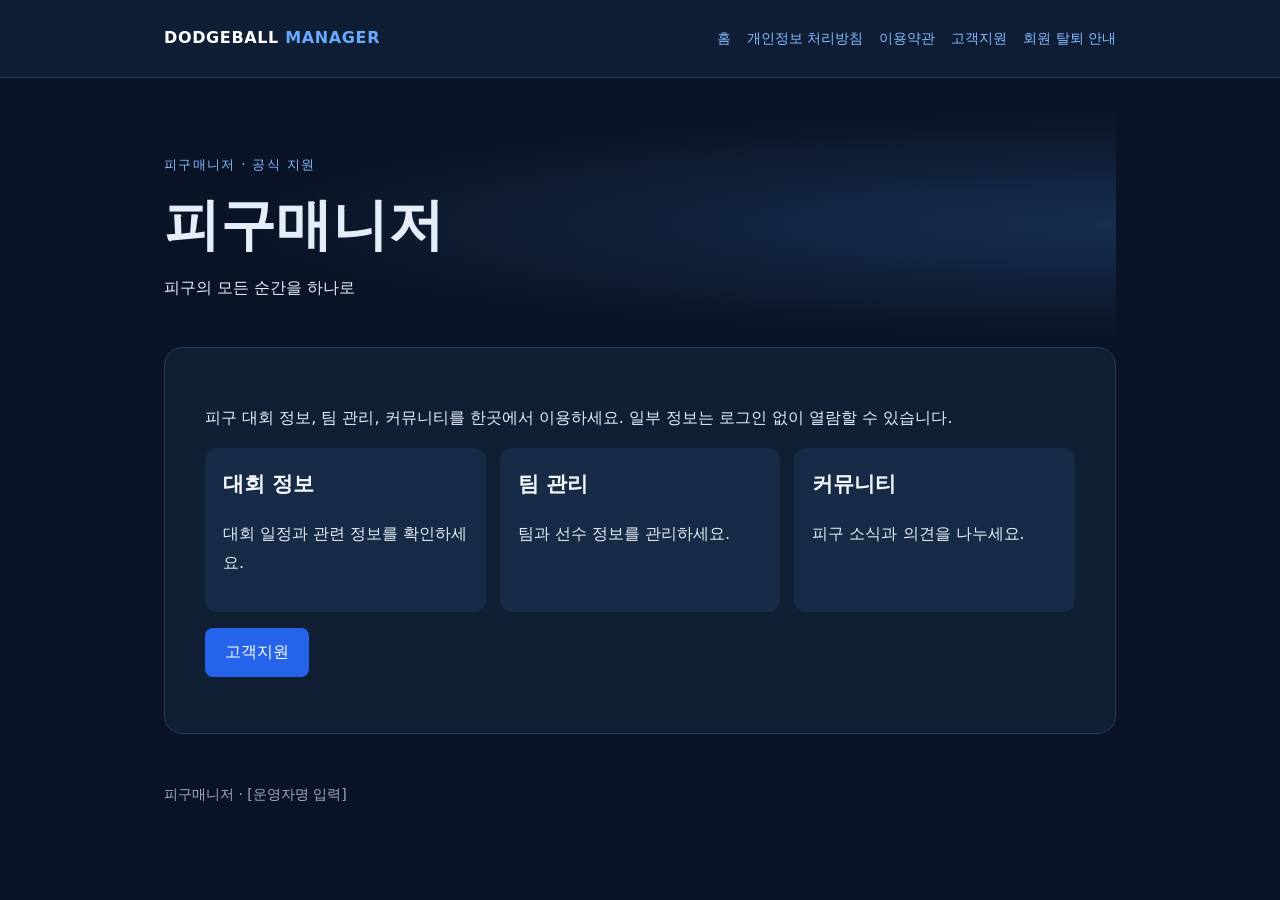
==== index.html @ f4383376 "Add files via upload" ====
<!doctype html><html lang="ko"><head><meta charset="utf-8"><meta name="viewport" content="width=device-width, initial-scale=1"><title>피구매니저 | 피구매니저</title><link rel="stylesheet" href="style.css"></head><body><header><div class="wrap"><a class="brand" href="index.html">DODGEBALL <span>MANAGER</span></a><nav><a href="index.html">홈</a><a href="privacy.html">개인정보 처리방침</a><a href="terms.html">이용약관</a><a href="support.html">고객지원</a><a href="delete-account.html">회원 탈퇴 안내</a></nav></div></header><main class="wrap"><div class="hero"><small>피구매니저 · 공식 지원</small><h1>피구매니저</h1><p>피구의 모든 순간을 하나로</p></div><section class="content"><p>피구 대회 정보, 팀 관리, 커뮤니티를 한곳에서 이용하세요. 일부 정보는 로그인 없이 열람할 수 있습니다.</p><div class="tiles"><article><h2>대회 정보</h2><p>대회 일정과 관련 정보를 확인하세요.</p></article><article><h2>팀 관리</h2><p>팀과 선수 정보를 관리하세요.</p></article><article><h2>커뮤니티</h2><p>피구 소식과 의견을 나누세요.</p></article></div><p><a class="button" href="support.html">고객지원</a></p></section></main><footer class="wrap">피구매니저 · [운영자명 입력]</footer></body></html>
---- style.css ----
*{box-sizing:border-box}body{margin:0;background:#0b1426;color:#e5edf9;font:16px/1.8 system-ui,sans-serif}a{color:#86baff}header{background:#101e35;border-bottom:1px solid #263c5c}.wrap{max-width:1000px;margin:auto;padding:24px}header .wrap{display:flex;align-items:center;justify-content:space-between;gap:18px;flex-wrap:wrap}.brand{font-weight:900;letter-spacing:.04em;color:white;text-decoration:none}.brand span{color:#69aaff}nav{display:flex;flex-wrap:wrap;gap:16px}nav a{font-size:14px;text-decoration:none}.hero{padding:48px 0 28px;background:radial-gradient(ellipse at right,#172e50,transparent 65%)}small{color:#86baff;letter-spacing:.1em}h1{font-size:clamp(32px,6vw,56px);line-height:1.2;margin:12px 0}h2{font-size:21px;color:#f5f8ff;margin-top:30px}.content{background:#111f35;border:1px solid #263c5c;border-radius:18px;padding:clamp(20px,5vw,40px);overflow-wrap:anywhere}.content h2:first-child{margin-top:0}.tiles{display:grid;grid-template-columns:repeat(auto-fit,minmax(180px,1fr));gap:14px}.tiles article{background:#172b46;border-radius:12px;padding:18px}.tiles h2{margin:0}.button{display:inline-block;background:#2563eb;color:white;padding:10px 20px;border-radius:8px;text-decoration:none}footer{color:#9aabc3;font-size:14px}a:focus-visible{outline:2px solid white}
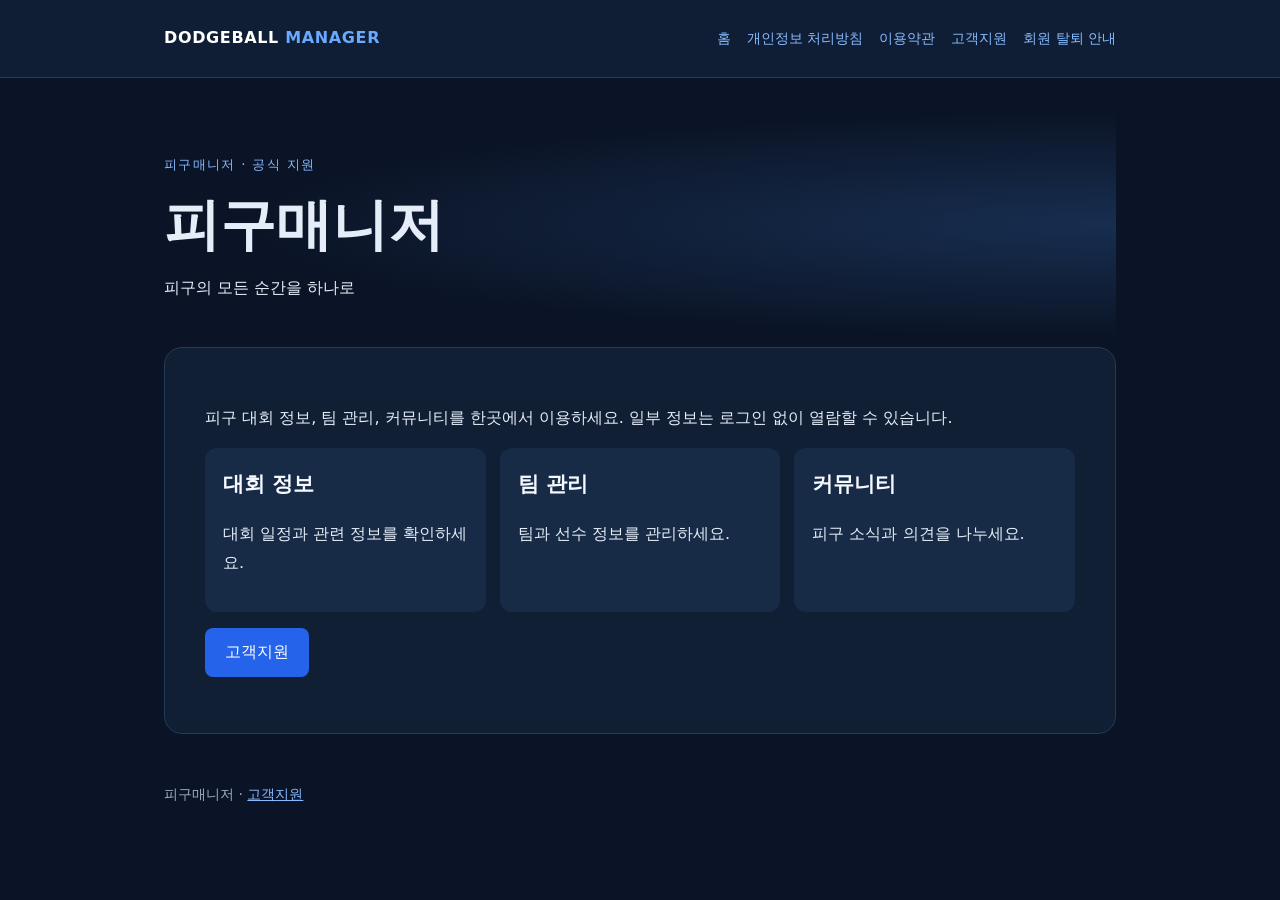
==== commit 84c340d2: "Add files via upload" ====
--- a/index.html
+++ b/index.html
@@ -1 +1 @@
-<!doctype html><html lang="ko"><head><meta charset="utf-8"><meta name="viewport" content="width=device-width, initial-scale=1"><title>피구매니저 | 피구매니저</title><link rel="stylesheet" href="style.css"></head><body><header><div class="wrap"><a class="brand" href="index.html">DODGEBALL <span>MANAGER</span></a><nav><a href="index.html">홈</a><a href="privacy.html">개인정보 처리방침</a><a href="terms.html">이용약관</a><a href="support.html">고객지원</a><a href="delete-account.html">회원 탈퇴 안내</a></nav></div></header><main class="wrap"><div class="hero"><small>피구매니저 · 공식 지원</small><h1>피구매니저</h1><p>피구의 모든 순간을 하나로</p></div><section class="content"><p>피구 대회 정보, 팀 관리, 커뮤니티를 한곳에서 이용하세요. 일부 정보는 로그인 없이 열람할 수 있습니다.</p><div class="tiles"><article><h2>대회 정보</h2><p>대회 일정과 관련 정보를 확인하세요.</p></article><article><h2>팀 관리</h2><p>팀과 선수 정보를 관리하세요.</p></article><article><h2>커뮤니티</h2><p>피구 소식과 의견을 나누세요.</p></article></div><p><a class="button" href="support.html">고객지원</a></p></section></main><footer class="wrap">피구매니저 · [운영자명 입력]</footer></body></html>+<!doctype html><html lang="ko"><head><meta charset="utf-8"><meta name="viewport" content="width=device-width, initial-scale=1"><title>피구매니저 | 피구매니저</title><link rel="stylesheet" href="style.css"></head><body><header><div class="wrap"><a class="brand" href="index.html">DODGEBALL <span>MANAGER</span></a><nav><a href="index.html">홈</a><a href="privacy.html">개인정보 처리방침</a><a href="terms.html">이용약관</a><a href="support.html">고객지원</a><a href="delete-account.html">회원 탈퇴 안내</a></nav></div></header><main class="wrap"><div class="hero"><small>피구매니저 · 공식 지원</small><h1>피구매니저</h1><p>피구의 모든 순간을 하나로</p></div><section class="content"><p>피구 대회 정보, 팀 관리, 커뮤니티를 한곳에서 이용하세요. 일부 정보는 로그인 없이 열람할 수 있습니다.</p><div class="tiles"><article><h2>대회 정보</h2><p>대회 일정과 관련 정보를 확인하세요.</p></article><article><h2>팀 관리</h2><p>팀과 선수 정보를 관리하세요.</p></article><article><h2>커뮤니티</h2><p>피구 소식과 의견을 나누세요.</p></article></div><p><a class="button" href="support.html">고객지원</a></p></section></main><footer class="wrap">피구매니저 · <a href="support.html">고객지원</a></footer></body></html>
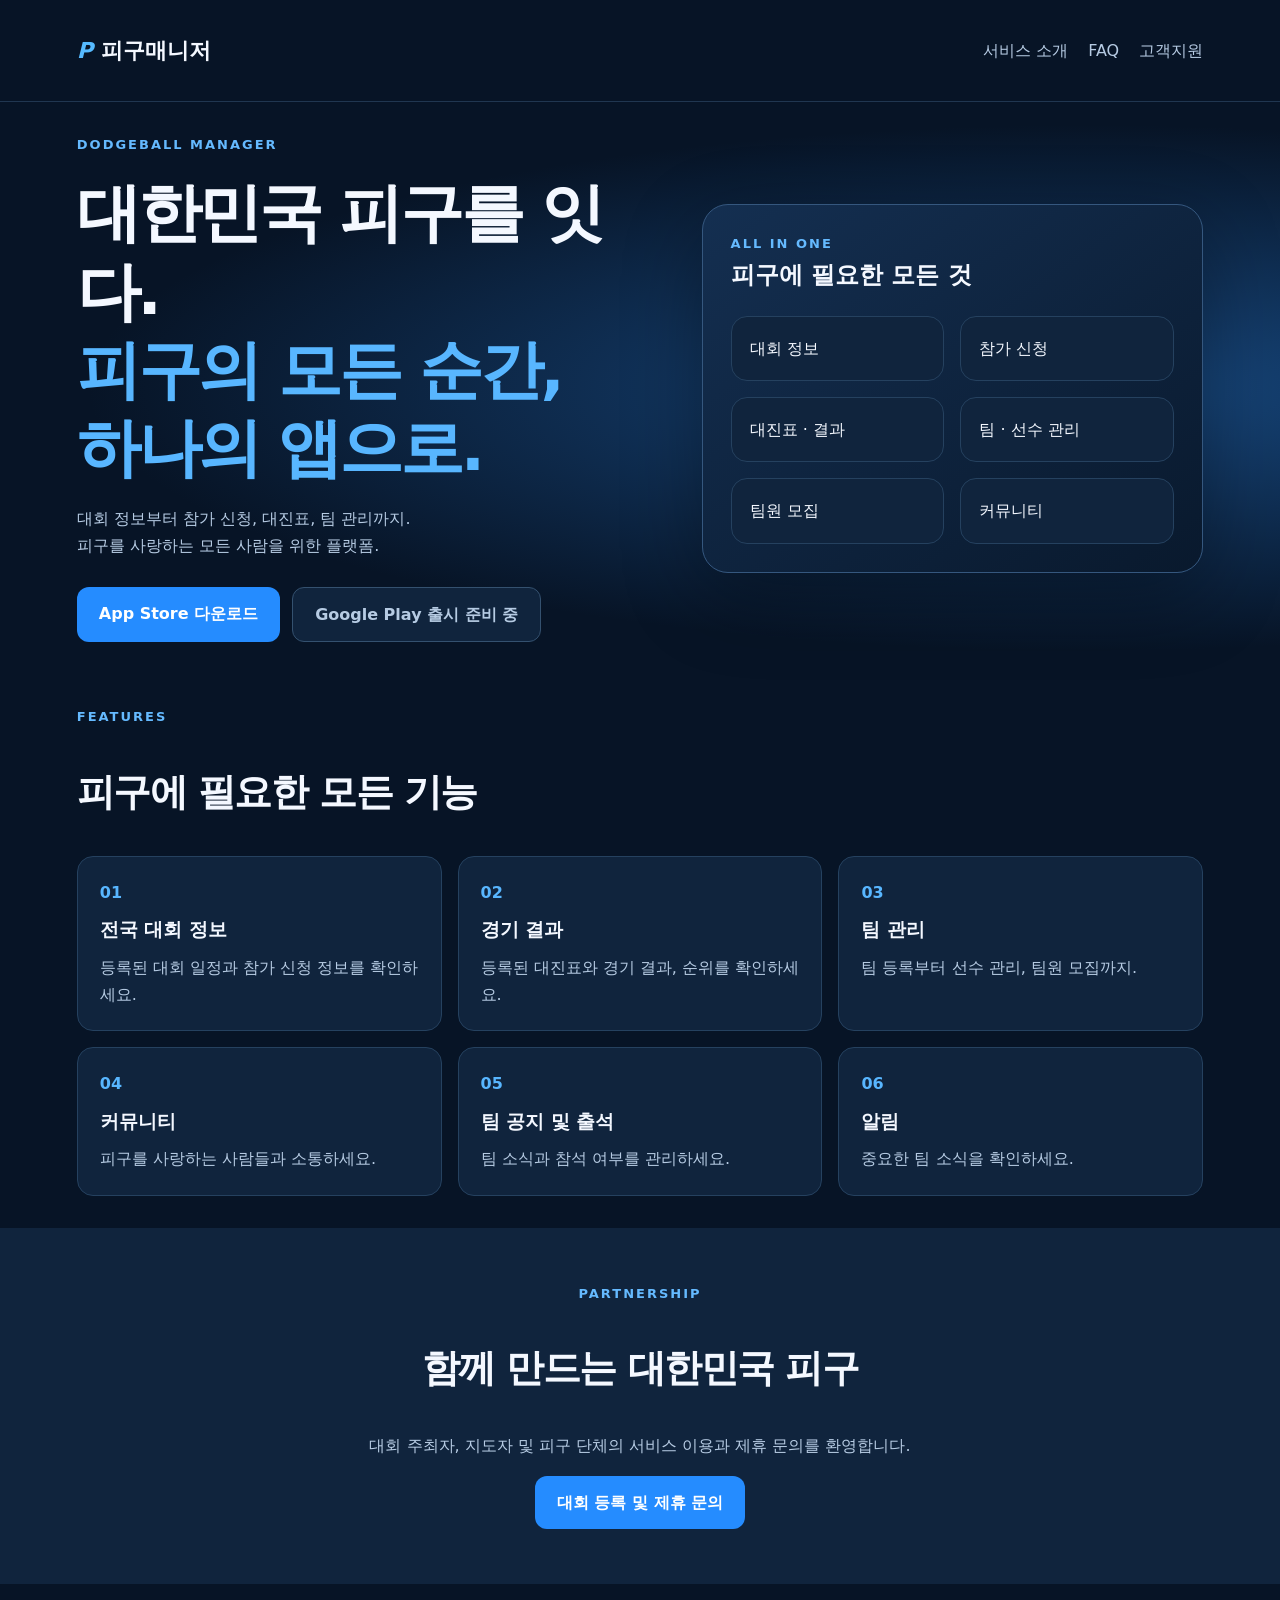
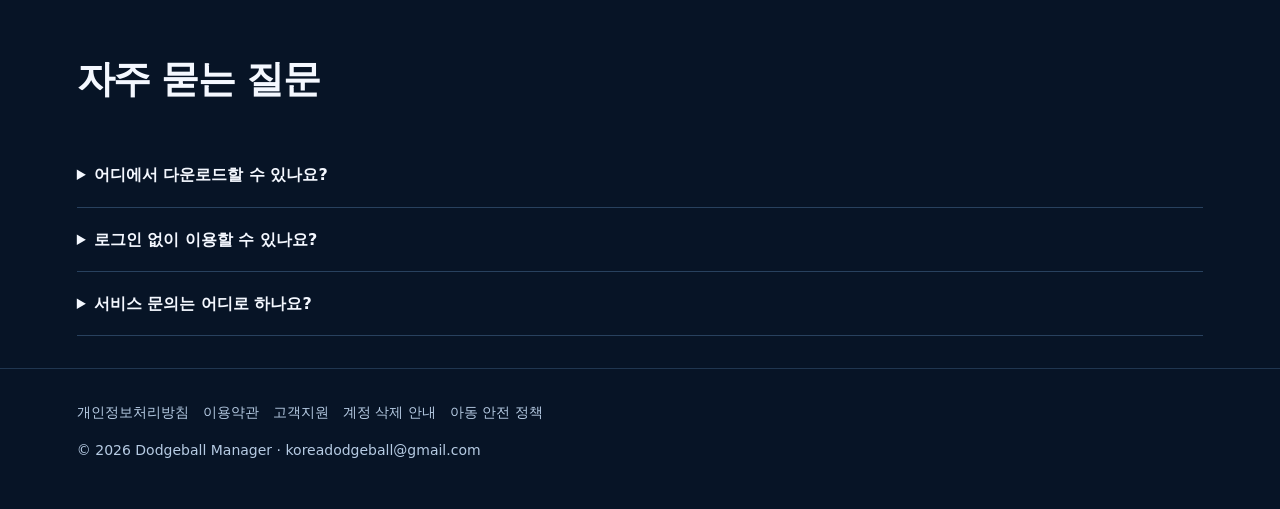
==== commit 608ee363: "Add files via upload" ====
--- a/index.html
+++ b/index.html
@@ -1 +1,2 @@
-<!doctype html><html lang="ko"><head><meta charset="utf-8"><meta name="viewport" content="width=device-width, initial-scale=1"><title>피구매니저 | 피구매니저</title><link rel="stylesheet" href="style.css"></head><body><header><div class="wrap"><a class="brand" href="index.html">DODGEBALL <span>MANAGER</span></a><nav><a href="index.html">홈</a><a href="privacy.html">개인정보 처리방침</a><a href="terms.html">이용약관</a><a href="support.html">고객지원</a><a href="delete-account.html">회원 탈퇴 안내</a></nav></div></header><main class="wrap"><div class="hero"><small>피구매니저 · 공식 지원</small><h1>피구매니저</h1><p>피구의 모든 순간을 하나로</p></div><section class="content"><p>피구 대회 정보, 팀 관리, 커뮤니티를 한곳에서 이용하세요. 일부 정보는 로그인 없이 열람할 수 있습니다.</p><div class="tiles"><article><h2>대회 정보</h2><p>대회 일정과 관련 정보를 확인하세요.</p></article><article><h2>팀 관리</h2><p>팀과 선수 정보를 관리하세요.</p></article><article><h2>커뮤니티</h2><p>피구 소식과 의견을 나누세요.</p></article></div><p><a class="button" href="support.html">고객지원</a></p></section></main><footer class="wrap">피구매니저 · <a href="support.html">고객지원</a></footer></body></html>+<!doctype html><html lang="ko"><head><meta charset="utf-8"><meta name="viewport" content="width=device-width,initial-scale=1"><title>피구매니저 | 대한민국 피구를 잇다</title><meta name="description" content="피구대회 일정, 참가 신청, 대진표, 팀 관리와 커뮤니티를 하나의 앱에서."><link rel="canonical" href="https://dodgeballmanager.kr/"><meta property="og:title" content="피구매니저 - 피구의 모든 순간, 하나의 앱으로"><meta property="og:description" content="대한민국 피구를 잇는 통합 플랫폼"><meta property="og:url" content="https://dodgeballmanager.kr/"><meta property="og:type" content="website"><meta name="theme-color" content="#071426"><style>
+*{box-sizing:border-box}html{scroll-behavior:smooth}body{margin:0;background:#071426;color:#f4f8ff;font:16px/1.7 system-ui,-apple-system,sans-serif}a{color:inherit;text-decoration:none}header,section,footer{padding:32px max(6vw,calc((100vw - 1160px)/2))}header{display:flex;align-items:center;justify-content:space-between;gap:16px;border-bottom:1px solid #203650}nav{display:flex;gap:20px;flex-wrap:wrap}nav a,footer a{color:#b6cbe3}a:focus-visible{outline:3px solid #65baff;outline-offset:5px}.brand{font-weight:900;font-size:22px}.brand b{color:#55baff;font-style:italic}.hero{min-height:540px;display:grid;grid-template-columns:1.15fr 1fr;align-items:center;gap:48px;background:radial-gradient(ellipse at 85% 50%,#17477d,transparent 65%)}.eyebrow{color:#65baff;font-size:13px;letter-spacing:2px;font-weight:800}h1{font-size:clamp(36px,5vw,64px);line-height:1.22;letter-spacing:-.05em;margin:18px 0}h1 span{color:#58b6ff}p{color:#b6cbe3}h2{font-size:clamp(25px,3vw,38px);letter-spacing:-.04em}.buttons{display:flex;flex-wrap:wrap;gap:12px;margin-top:28px}.btn{display:inline-block;padding:13px 22px;border-radius:12px;background:#258cff;color:white;font-weight:800}.pending{background:#10243d;border:1px solid #34516f;color:#b6cbe3}.visual{padding:28px;border:1px solid #35577e;border-radius:26px;background:linear-gradient(145deg,#142f51,#09192d);box-shadow:0 24px 80px #0005}.visual strong{font-size:24px}.tiles,.features{display:grid;grid-template-columns:repeat(3,1fr);gap:16px}.tiles div,.feature{background:#10243d;border:1px solid #25415f;border-radius:16px;padding:22px}.tiles{grid-template-columns:repeat(2,1fr);margin-top:20px}.tiles div{padding:18px}.feature h3{margin:8px 0}.feature p{margin:0}.num{color:#58b6ff;font-weight:800}.contact{background:#10243d;text-align:center;padding-top:55px;padding-bottom:55px}details{border-bottom:1px solid #28415e;padding:18px 0}summary{cursor:pointer;font-weight:700}footer{font-size:14px;border-top:1px solid #203650}footer nav{gap:14px}@media(max-width:720px){header{align-items:flex-start;flex-direction:column;padding-top:20px;padding-bottom:20px}.hero{grid-template-columns:1fr;gap:24px;padding-top:48px;padding-bottom:48px}.features{grid-template-columns:repeat(2,1fr)}.feature{padding:16px}}@media(max-width:360px){.features{grid-template-columns:1fr}} </style></head><body><header><a class="brand" href="/"><b>P</b> 피구매니저</a><nav aria-label="주 메뉴"><a href="#features">서비스 소개</a><a href="#faq">FAQ</a><a href="support.html">고객지원</a></nav></header><main><section class="hero"><div><div class="eyebrow">DODGEBALL MANAGER</div><h1>대한민국 피구를 잇다.<br><span>피구의 모든 순간,<br>하나의 앱으로.</span></h1><p>대회 정보부터 참가 신청, 대진표, 팀 관리까지.<br>피구를 사랑하는 모든 사람을 위한 플랫폼.</p><div class="buttons"><a class="btn" href="https://apps.apple.com/kr/app/id6838995345">App Store 다운로드</a><span class="btn pending">Google Play 출시 준비 중</span></div></div><div class="visual"><div class="eyebrow">ALL IN ONE</div><strong>피구에 필요한 모든 것</strong><div class="tiles"><div>대회 정보</div><div>참가 신청</div><div>대진표 · 결과</div><div>팀 · 선수 관리</div><div>팀원 모집</div><div>커뮤니티</div></div></div></section><section id="features"><div class="eyebrow">FEATURES</div><h2>피구에 필요한 모든 기능</h2><div class="features"><article class="feature"><span class="num">01</span><h3>전국 대회 정보</h3><p>등록된 대회 일정과 참가 신청 정보를 확인하세요.</p></article><article class="feature"><span class="num">02</span><h3>경기 결과</h3><p>등록된 대진표와 경기 결과, 순위를 확인하세요.</p></article><article class="feature"><span class="num">03</span><h3>팀 관리</h3><p>팀 등록부터 선수 관리, 팀원 모집까지.</p></article><article class="feature"><span class="num">04</span><h3>커뮤니티</h3><p>피구를 사랑하는 사람들과 소통하세요.</p></article><article class="feature"><span class="num">05</span><h3>팀 공지 및 출석</h3><p>팀 소식과 참석 여부를 관리하세요.</p></article><article class="feature"><span class="num">06</span><h3>알림</h3><p>중요한 팀 소식을 확인하세요.</p></article></div></section><section class="contact"><div class="eyebrow">PARTNERSHIP</div><h2>함께 만드는 대한민국 피구</h2><p>대회 주최자, 지도자 및 피구 단체의 서비스 이용과 제휴 문의를 환영합니다.</p><a class="btn" href="mailto:koreadodgeball@gmail.com">대회 등록 및 제휴 문의</a></section><section id="faq"><h2>자주 묻는 질문</h2><details><summary>어디에서 다운로드할 수 있나요?</summary><p>현재 iOS App Store에서 다운로드할 수 있습니다. Android는 정식 출시를 준비 중입니다.</p></details><details><summary>로그인 없이 이용할 수 있나요?</summary><p>공개 정보를 열람할 수 있으며 참가 신청 등 일부 기능에는 로그인이 필요합니다.</p></details><details><summary>서비스 문의는 어디로 하나요?</summary><p><a href="mailto:koreadodgeball@gmail.com">koreadodgeball@gmail.com</a>으로 문의해 주세요.</p></details></section></main><footer><nav aria-label="정책"><a href="privacy.html">개인정보처리방침</a><a href="terms.html">이용약관</a><a href="support.html">고객지원</a><a href="delete-account.html">계정 삭제 안내</a><a href="child-safety.html">아동 안전 정책</a></nav><p>© 2026 Dodgeball Manager · koreadodgeball@gmail.com</p></footer></body></html>
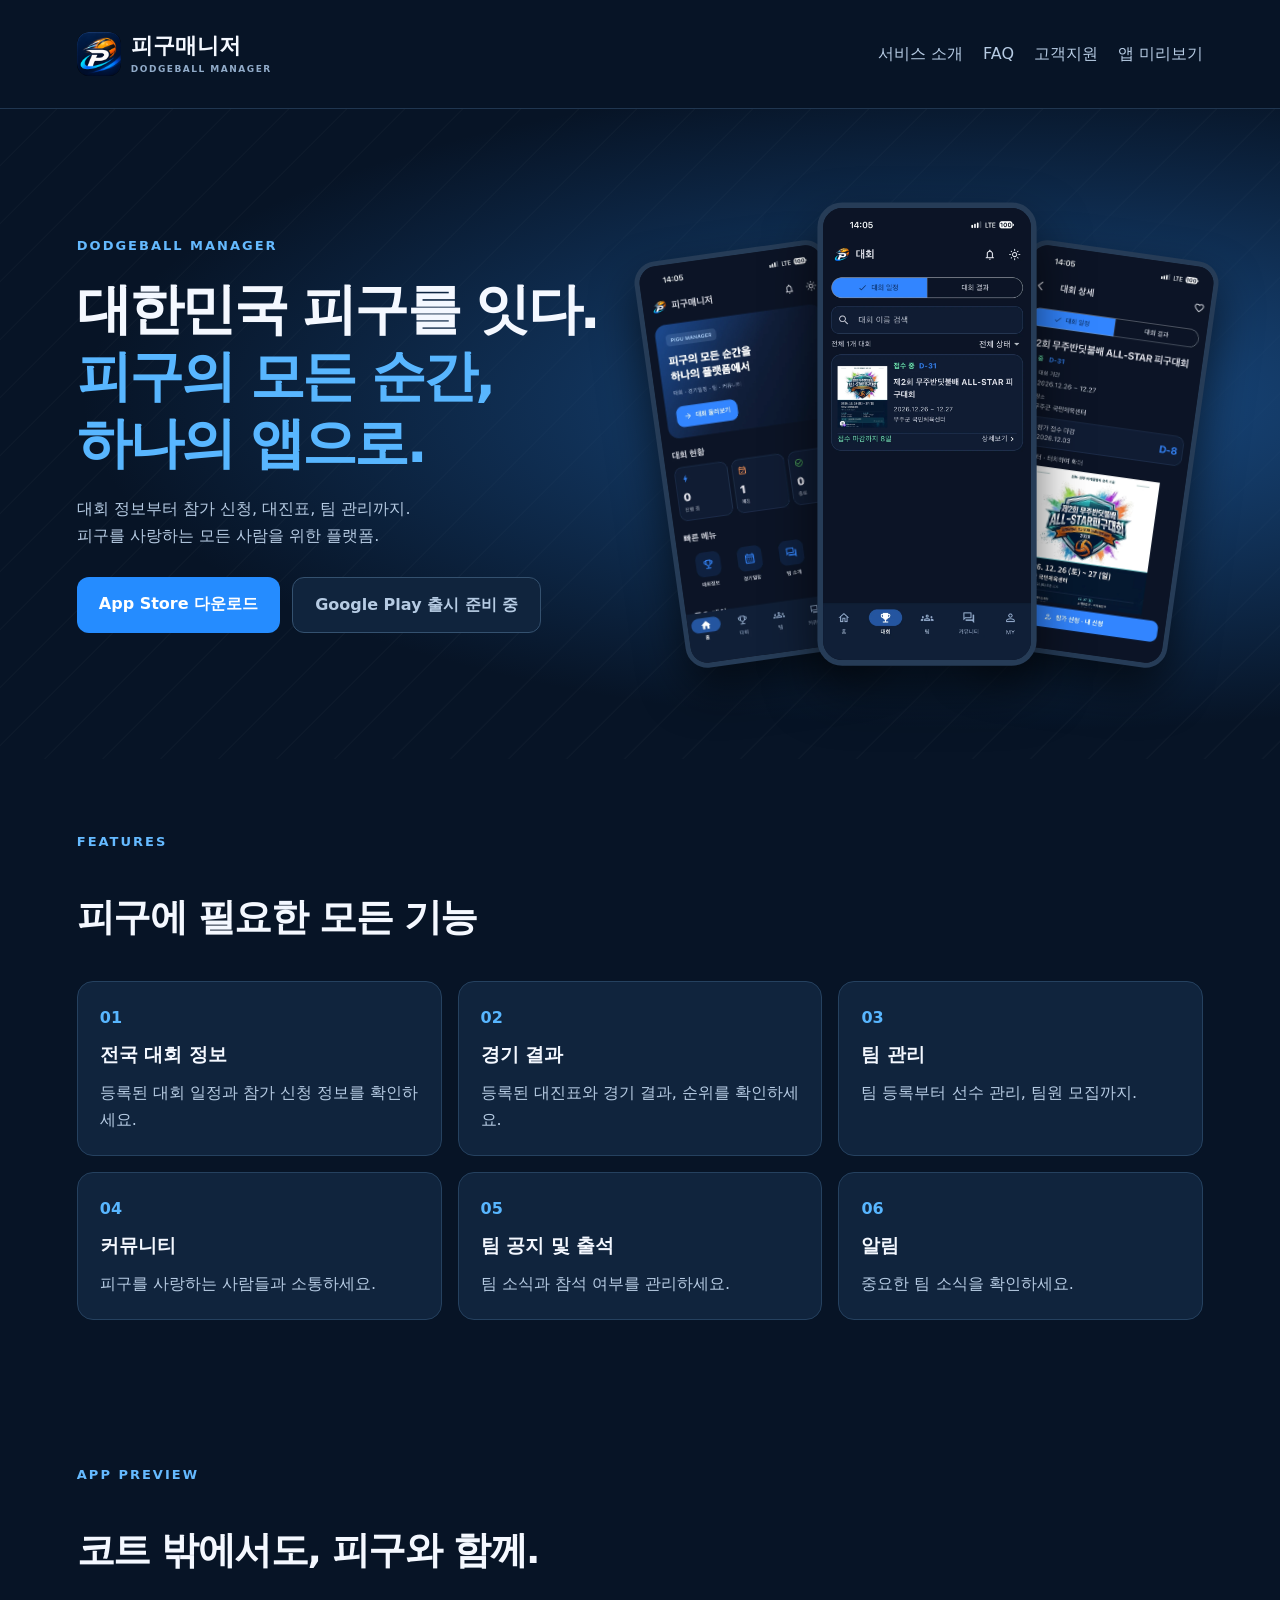
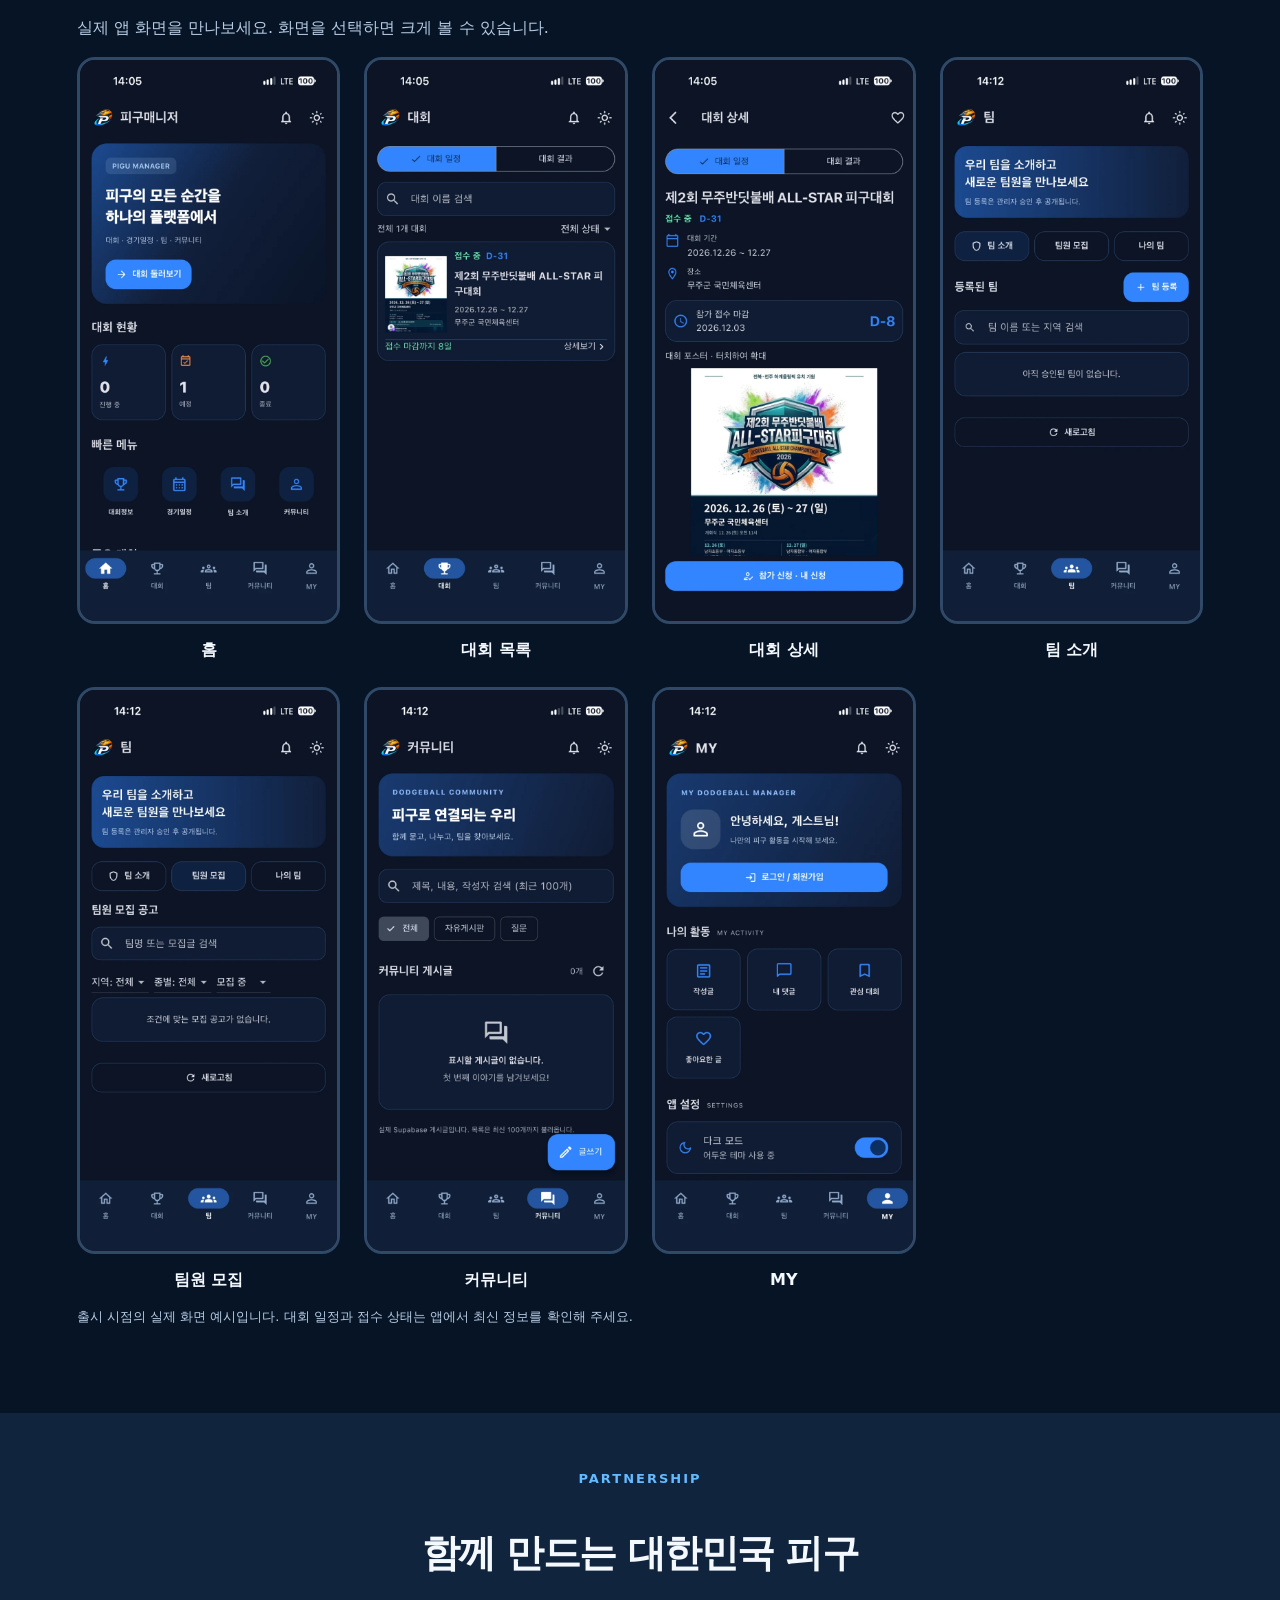
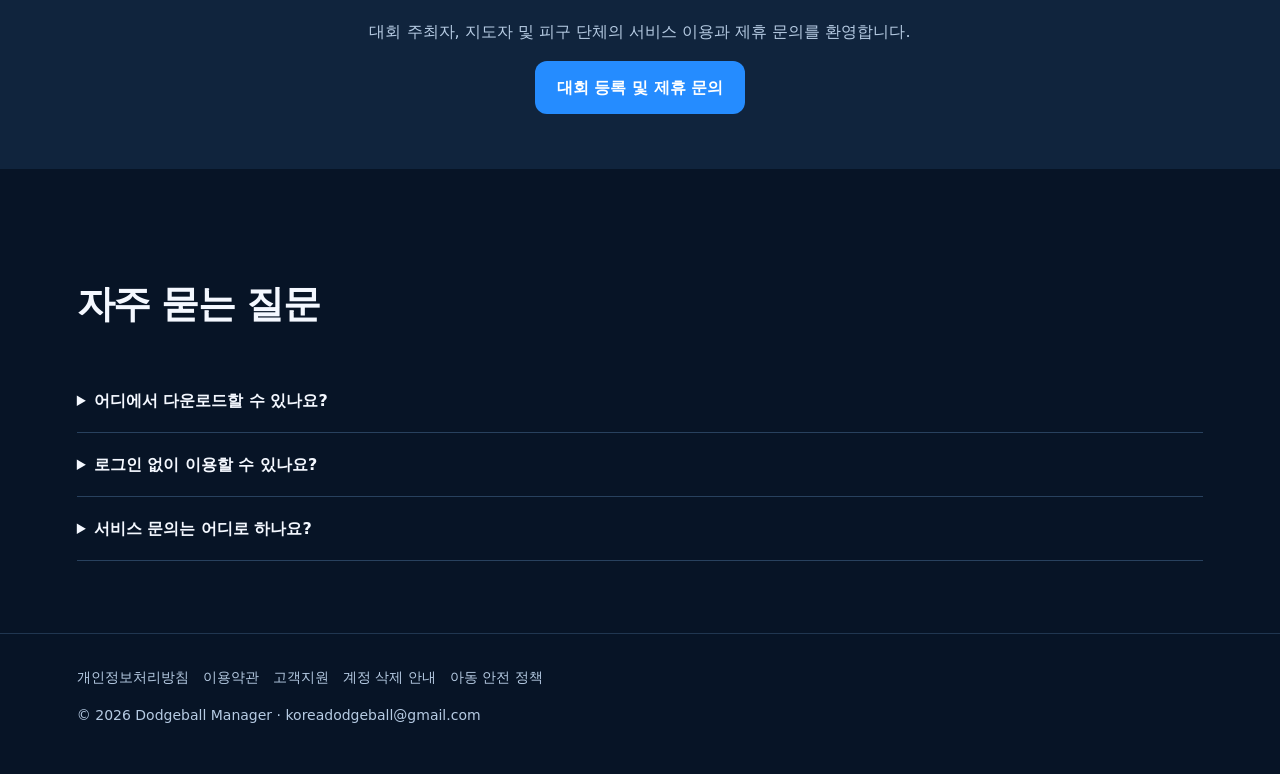
==== commit 5a6985e1: "Add files via upload" ====
--- a/index.html
+++ b/index.html
@@ -1,2 +1,5 @@
-<!doctype html><html lang="ko"><head><meta charset="utf-8"><meta name="viewport" content="width=device-width,initial-scale=1"><title>피구매니저 | 대한민국 피구를 잇다</title><meta name="description" content="피구대회 일정, 참가 신청, 대진표, 팀 관리와 커뮤니티를 하나의 앱에서."><link rel="canonical" href="https://dodgeballmanager.kr/"><meta property="og:title" content="피구매니저 - 피구의 모든 순간, 하나의 앱으로"><meta property="og:description" content="대한민국 피구를 잇는 통합 플랫폼"><meta property="og:url" content="https://dodgeballmanager.kr/"><meta property="og:type" content="website"><meta name="theme-color" content="#071426"><style>
-*{box-sizing:border-box}html{scroll-behavior:smooth}body{margin:0;background:#071426;color:#f4f8ff;font:16px/1.7 system-ui,-apple-system,sans-serif}a{color:inherit;text-decoration:none}header,section,footer{padding:32px max(6vw,calc((100vw - 1160px)/2))}header{display:flex;align-items:center;justify-content:space-between;gap:16px;border-bottom:1px solid #203650}nav{display:flex;gap:20px;flex-wrap:wrap}nav a,footer a{color:#b6cbe3}a:focus-visible{outline:3px solid #65baff;outline-offset:5px}.brand{font-weight:900;font-size:22px}.brand b{color:#55baff;font-style:italic}.hero{min-height:540px;display:grid;grid-template-columns:1.15fr 1fr;align-items:center;gap:48px;background:radial-gradient(ellipse at 85% 50%,#17477d,transparent 65%)}.eyebrow{color:#65baff;font-size:13px;letter-spacing:2px;font-weight:800}h1{font-size:clamp(36px,5vw,64px);line-height:1.22;letter-spacing:-.05em;margin:18px 0}h1 span{color:#58b6ff}p{color:#b6cbe3}h2{font-size:clamp(25px,3vw,38px);letter-spacing:-.04em}.buttons{display:flex;flex-wrap:wrap;gap:12px;margin-top:28px}.btn{display:inline-block;padding:13px 22px;border-radius:12px;background:#258cff;color:white;font-weight:800}.pending{background:#10243d;border:1px solid #34516f;color:#b6cbe3}.visual{padding:28px;border:1px solid #35577e;border-radius:26px;background:linear-gradient(145deg,#142f51,#09192d);box-shadow:0 24px 80px #0005}.visual strong{font-size:24px}.tiles,.features{display:grid;grid-template-columns:repeat(3,1fr);gap:16px}.tiles div,.feature{background:#10243d;border:1px solid #25415f;border-radius:16px;padding:22px}.tiles{grid-template-columns:repeat(2,1fr);margin-top:20px}.tiles div{padding:18px}.feature h3{margin:8px 0}.feature p{margin:0}.num{color:#58b6ff;font-weight:800}.contact{background:#10243d;text-align:center;padding-top:55px;padding-bottom:55px}details{border-bottom:1px solid #28415e;padding:18px 0}summary{cursor:pointer;font-weight:700}footer{font-size:14px;border-top:1px solid #203650}footer nav{gap:14px}@media(max-width:720px){header{align-items:flex-start;flex-direction:column;padding-top:20px;padding-bottom:20px}.hero{grid-template-columns:1fr;gap:24px;padding-top:48px;padding-bottom:48px}.features{grid-template-columns:repeat(2,1fr)}.feature{padding:16px}}@media(max-width:360px){.features{grid-template-columns:1fr}} </style></head><body><header><a class="brand" href="/"><b>P</b> 피구매니저</a><nav aria-label="주 메뉴"><a href="#features">서비스 소개</a><a href="#faq">FAQ</a><a href="support.html">고객지원</a></nav></header><main><section class="hero"><div><div class="eyebrow">DODGEBALL MANAGER</div><h1>대한민국 피구를 잇다.<br><span>피구의 모든 순간,<br>하나의 앱으로.</span></h1><p>대회 정보부터 참가 신청, 대진표, 팀 관리까지.<br>피구를 사랑하는 모든 사람을 위한 플랫폼.</p><div class="buttons"><a class="btn" href="https://apps.apple.com/kr/app/id6838995345">App Store 다운로드</a><span class="btn pending">Google Play 출시 준비 중</span></div></div><div class="visual"><div class="eyebrow">ALL IN ONE</div><strong>피구에 필요한 모든 것</strong><div class="tiles"><div>대회 정보</div><div>참가 신청</div><div>대진표 · 결과</div><div>팀 · 선수 관리</div><div>팀원 모집</div><div>커뮤니티</div></div></div></section><section id="features"><div class="eyebrow">FEATURES</div><h2>피구에 필요한 모든 기능</h2><div class="features"><article class="feature"><span class="num">01</span><h3>전국 대회 정보</h3><p>등록된 대회 일정과 참가 신청 정보를 확인하세요.</p></article><article class="feature"><span class="num">02</span><h3>경기 결과</h3><p>등록된 대진표와 경기 결과, 순위를 확인하세요.</p></article><article class="feature"><span class="num">03</span><h3>팀 관리</h3><p>팀 등록부터 선수 관리, 팀원 모집까지.</p></article><article class="feature"><span class="num">04</span><h3>커뮤니티</h3><p>피구를 사랑하는 사람들과 소통하세요.</p></article><article class="feature"><span class="num">05</span><h3>팀 공지 및 출석</h3><p>팀 소식과 참석 여부를 관리하세요.</p></article><article class="feature"><span class="num">06</span><h3>알림</h3><p>중요한 팀 소식을 확인하세요.</p></article></div></section><section class="contact"><div class="eyebrow">PARTNERSHIP</div><h2>함께 만드는 대한민국 피구</h2><p>대회 주최자, 지도자 및 피구 단체의 서비스 이용과 제휴 문의를 환영합니다.</p><a class="btn" href="mailto:koreadodgeball@gmail.com">대회 등록 및 제휴 문의</a></section><section id="faq"><h2>자주 묻는 질문</h2><details><summary>어디에서 다운로드할 수 있나요?</summary><p>현재 iOS App Store에서 다운로드할 수 있습니다. Android는 정식 출시를 준비 중입니다.</p></details><details><summary>로그인 없이 이용할 수 있나요?</summary><p>공개 정보를 열람할 수 있으며 참가 신청 등 일부 기능에는 로그인이 필요합니다.</p></details><details><summary>서비스 문의는 어디로 하나요?</summary><p><a href="mailto:koreadodgeball@gmail.com">koreadodgeball@gmail.com</a>으로 문의해 주세요.</p></details></section></main><footer><nav aria-label="정책"><a href="privacy.html">개인정보처리방침</a><a href="terms.html">이용약관</a><a href="support.html">고객지원</a><a href="delete-account.html">계정 삭제 안내</a><a href="child-safety.html">아동 안전 정책</a></nav><p>© 2026 Dodgeball Manager · koreadodgeball@gmail.com</p></footer></body></html>
+<!DOCTYPE html>
+<html lang="ko"><head><meta charset="utf-8"/><meta content="width=device-width,initial-scale=1" name="viewport"/><title>피구매니저 | 대한민국 피구를 잇다</title><meta content="피구대회 일정, 참가 신청, 대진표, 팀 관리와 커뮤니티를 하나의 앱에서." name="description"/><link href="https://dodgeballmanager.kr/" rel="canonical"/><meta content="피구매니저 - 피구의 모든 순간, 하나의 앱으로" property="og:title"/><meta content="대한민국 피구를 잇는 통합 플랫폼" property="og:description"/><meta content="https://dodgeballmanager.kr/" property="og:url"/><meta content="website" property="og:type"/><meta content="#071426" name="theme-color"/><style>
+*{box-sizing:border-box}html{scroll-behavior:smooth}body{margin:0;background:#071426;color:#f4f8ff;font:16px/1.7 system-ui,-apple-system,sans-serif}a{color:inherit;text-decoration:none}header,section,footer{padding:32px max(6vw,calc((100vw - 1160px)/2))}header{display:flex;align-items:center;justify-content:space-between;gap:16px;border-bottom:1px solid #203650}nav{display:flex;gap:20px;flex-wrap:wrap}nav a,footer a{color:#b6cbe3}a:focus-visible{outline:3px solid #65baff;outline-offset:5px}.brand{font-weight:900;font-size:22px}.brand b{color:#55baff;font-style:italic}.hero{min-height:540px;display:grid;grid-template-columns:1.15fr 1fr;align-items:center;gap:48px;background:radial-gradient(ellipse at 85% 50%,#17477d,transparent 65%)}.eyebrow{color:#65baff;font-size:13px;letter-spacing:2px;font-weight:800}h1{font-size:clamp(36px,5vw,64px);line-height:1.22;letter-spacing:-.05em;margin:18px 0}h1 span{color:#58b6ff}p{color:#b6cbe3}h2{font-size:clamp(25px,3vw,38px);letter-spacing:-.04em}.buttons{display:flex;flex-wrap:wrap;gap:12px;margin-top:28px}.btn{display:inline-block;padding:13px 22px;border-radius:12px;background:#258cff;color:white;font-weight:800}.pending{background:#10243d;border:1px solid #34516f;color:#b6cbe3}.visual{padding:28px;border:1px solid #35577e;border-radius:26px;background:linear-gradient(145deg,#142f51,#09192d);box-shadow:0 24px 80px #0005}.visual strong{font-size:24px}.tiles,.features{display:grid;grid-template-columns:repeat(3,1fr);gap:16px}.tiles div,.feature{background:#10243d;border:1px solid #25415f;border-radius:16px;padding:22px}.tiles{grid-template-columns:repeat(2,1fr);margin-top:20px}.tiles div{padding:18px}.feature h3{margin:8px 0}.feature p{margin:0}.num{color:#58b6ff;font-weight:800}.contact{background:#10243d;text-align:center;padding-top:55px;padding-bottom:55px}details{border-bottom:1px solid #28415e;padding:18px 0}summary{cursor:pointer;font-weight:700}footer{font-size:14px;border-top:1px solid #203650}footer nav{gap:14px}@media(max-width:720px){header{align-items:flex-start;flex-direction:column;padding-top:20px;padding-bottom:20px}.hero{grid-template-columns:1fr;gap:24px;padding-top:48px;padding-bottom:48px}.features{grid-template-columns:repeat(2,1fr)}.feature{padding:16px}}@media(max-width:360px){.features{grid-template-columns:1fr}} 
+.brand{display:flex;align-items:center;gap:10px;line-height:1.2}.brand img{border-radius:12px}.brand small{display:block;font-size:9px;letter-spacing:1.5px;color:#91abc9;margin-top:5px}.hero{min-height:650px;overflow:hidden;grid-template-columns:1fr 1fr;gap:20px;background:radial-gradient(ellipse at 80% 45%,#194b83,transparent 65%),repeating-linear-gradient(135deg,transparent 0 39px,#ffffff06 40px 41px)}.hero h1{font-size:clamp(34px,4.3vw,59px)}.visual{position:relative;display:flex;align-items:center;justify-content:center;gap:0;padding:32px 0;background:none;border:0;box-shadow:none;min-width:0}.phone{margin:0;width:35%;flex-shrink:0;border:5px solid #263c57;border-radius:22px;overflow:hidden;box-shadow:0 22px 45px #0009;background:#0d1525}.phone img{display:block;width:100%;height:auto}.phone-0{transform:translate(12%,20px) rotate(-8deg)}.phone-1{z-index:2;transform:scale(1.13)}.phone-2{transform:translate(-12%,20px) rotate(8deg)}#features,#screens,#faq{padding-top:72px;padding-bottom:72px}.gallery{display:grid;grid-template-columns:repeat(4,minmax(0,1fr));gap:24px}.gallery figure{margin:0;min-width:0}.gallery img{display:block;width:100%;height:auto;border:3px solid #304967;border-radius:18px;transition:transform .2s}.gallery a:hover img{transform:translateY(-5px)}figcaption{font-weight:700;text-align:center;margin-top:12px}.note{font-size:13px}.btn:hover{filter:brightness(1.1)}@media(max-width:850px){.hero{grid-template-columns:1fr;min-height:0}.visual{max-width:520px;width:100%;margin:auto}.gallery{grid-template-columns:repeat(3,minmax(0,1fr))}}@media(max-width:540px){.gallery{grid-template-columns:repeat(2,minmax(0,1fr));gap:14px}.phone{border-width:3px;border-radius:14px}#features,#screens,#faq{padding-top:44px;padding-bottom:44px}}@media(prefers-reduced-motion:reduce){html{scroll-behavior:auto}.gallery img{transition:none}}
+</style><link href="assets/app-icon.png" rel="icon"/><meta content="https://dodgeballmanager.kr/assets/app-icon.png" property="og:image"/><meta content="app-id=6838995345" name="apple-itunes-app"/></head><body><header><a class="brand" href="/"><img alt="" height="44" src="assets/app-icon.png" width="44"/> <span>피구매니저<small>DODGEBALL MANAGER</small></span></a><nav aria-label="주 메뉴"><a href="#features">서비스 소개</a><a href="#faq">FAQ</a><a href="support.html">고객지원</a><a href="#screens">앱 미리보기</a></nav></header><main><section class="hero"><div><div class="eyebrow">DODGEBALL MANAGER</div><h1>대한민국 피구를 잇다.<br/><span>피구의 모든 순간,<br/>하나의 앱으로.</span></h1><p>대회 정보부터 참가 신청, 대진표, 팀 관리까지.<br/>피구를 사랑하는 모든 사람을 위한 플랫폼.</p><div class="buttons"><a class="btn" href="https://apps.apple.com/kr/app/id6838995345">App Store 다운로드</a><span class="btn pending">Google Play 출시 준비 중</span></div></div><div class="visual"><figure class="phone phone-0"><img alt="홈 실제 앱 화면" height="1632" src="assets/home.webp" width="750"/></figure><figure class="phone phone-1"><img alt="대회 목록 실제 앱 화면" height="1632" src="assets/tournament.webp" width="750"/></figure><figure class="phone phone-2"><img alt="대회 상세 실제 앱 화면" height="1632" src="assets/detail.webp" width="750"/></figure></div></section><section id="features"><div class="eyebrow">FEATURES</div><h2>피구에 필요한 모든 기능</h2><div class="features"><article class="feature"><span class="num">01</span><h3>전국 대회 정보</h3><p>등록된 대회 일정과 참가 신청 정보를 확인하세요.</p></article><article class="feature"><span class="num">02</span><h3>경기 결과</h3><p>등록된 대진표와 경기 결과, 순위를 확인하세요.</p></article><article class="feature"><span class="num">03</span><h3>팀 관리</h3><p>팀 등록부터 선수 관리, 팀원 모집까지.</p></article><article class="feature"><span class="num">04</span><h3>커뮤니티</h3><p>피구를 사랑하는 사람들과 소통하세요.</p></article><article class="feature"><span class="num">05</span><h3>팀 공지 및 출석</h3><p>팀 소식과 참석 여부를 관리하세요.</p></article><article class="feature"><span class="num">06</span><h3>알림</h3><p>중요한 팀 소식을 확인하세요.</p></article></div></section><section id="screens"><div class="eyebrow">APP PREVIEW</div><h2>코트 밖에서도, 피구와 함께.</h2><p>실제 앱 화면을 만나보세요. 화면을 선택하면 크게 볼 수 있습니다.</p><div class="gallery"><figure><a href="assets/home.webp" rel="noopener" target="_blank"><img alt="홈 화면" loading="lazy" src="assets/home.webp"/></a><figcaption>홈</figcaption></figure><figure><a href="assets/tournament.webp" rel="noopener" target="_blank"><img alt="대회 목록 화면" loading="lazy" src="assets/tournament.webp"/></a><figcaption>대회 목록</figcaption></figure><figure><a href="assets/detail.webp" rel="noopener" target="_blank"><img alt="대회 상세 화면" loading="lazy" src="assets/detail.webp"/></a><figcaption>대회 상세</figcaption></figure><figure><a href="assets/team.webp" rel="noopener" target="_blank"><img alt="팀 소개 화면" loading="lazy" src="assets/team.webp"/></a><figcaption>팀 소개</figcaption></figure><figure><a href="assets/recruitment.webp" rel="noopener" target="_blank"><img alt="팀원 모집 화면" loading="lazy" src="assets/recruitment.webp"/></a><figcaption>팀원 모집</figcaption></figure><figure><a href="assets/community.webp" rel="noopener" target="_blank"><img alt="커뮤니티 화면" loading="lazy" src="assets/community.webp"/></a><figcaption>커뮤니티</figcaption></figure><figure><a href="assets/my.webp" rel="noopener" target="_blank"><img alt="MY 화면" loading="lazy" src="assets/my.webp"/></a><figcaption>MY</figcaption></figure></div><p class="note">출시 시점의 실제 화면 예시입니다. 대회 일정과 접수 상태는 앱에서 최신 정보를 확인해 주세요.</p></section><section class="contact"><div class="eyebrow">PARTNERSHIP</div><h2>함께 만드는 대한민국 피구</h2><p>대회 주최자, 지도자 및 피구 단체의 서비스 이용과 제휴 문의를 환영합니다.</p><a class="btn" href="mailto:koreadodgeball@gmail.com">대회 등록 및 제휴 문의</a></section><section id="faq"><h2>자주 묻는 질문</h2><details><summary>어디에서 다운로드할 수 있나요?</summary><p>현재 iOS App Store에서 다운로드할 수 있습니다. Android는 정식 출시를 준비 중입니다.</p></details><details><summary>로그인 없이 이용할 수 있나요?</summary><p>공개 정보를 열람할 수 있으며 참가 신청 등 일부 기능에는 로그인이 필요합니다.</p></details><details><summary>서비스 문의는 어디로 하나요?</summary><p><a href="mailto:koreadodgeball@gmail.com">koreadodgeball@gmail.com</a>으로 문의해 주세요.</p></details></section></main><footer><nav aria-label="정책"><a href="privacy.html">개인정보처리방침</a><a href="terms.html">이용약관</a><a href="support.html">고객지원</a><a href="delete-account.html">계정 삭제 안내</a><a href="child-safety.html">아동 안전 정책</a></nav><p>© 2026 Dodgeball Manager · koreadodgeball@gmail.com</p></footer></body></html>
